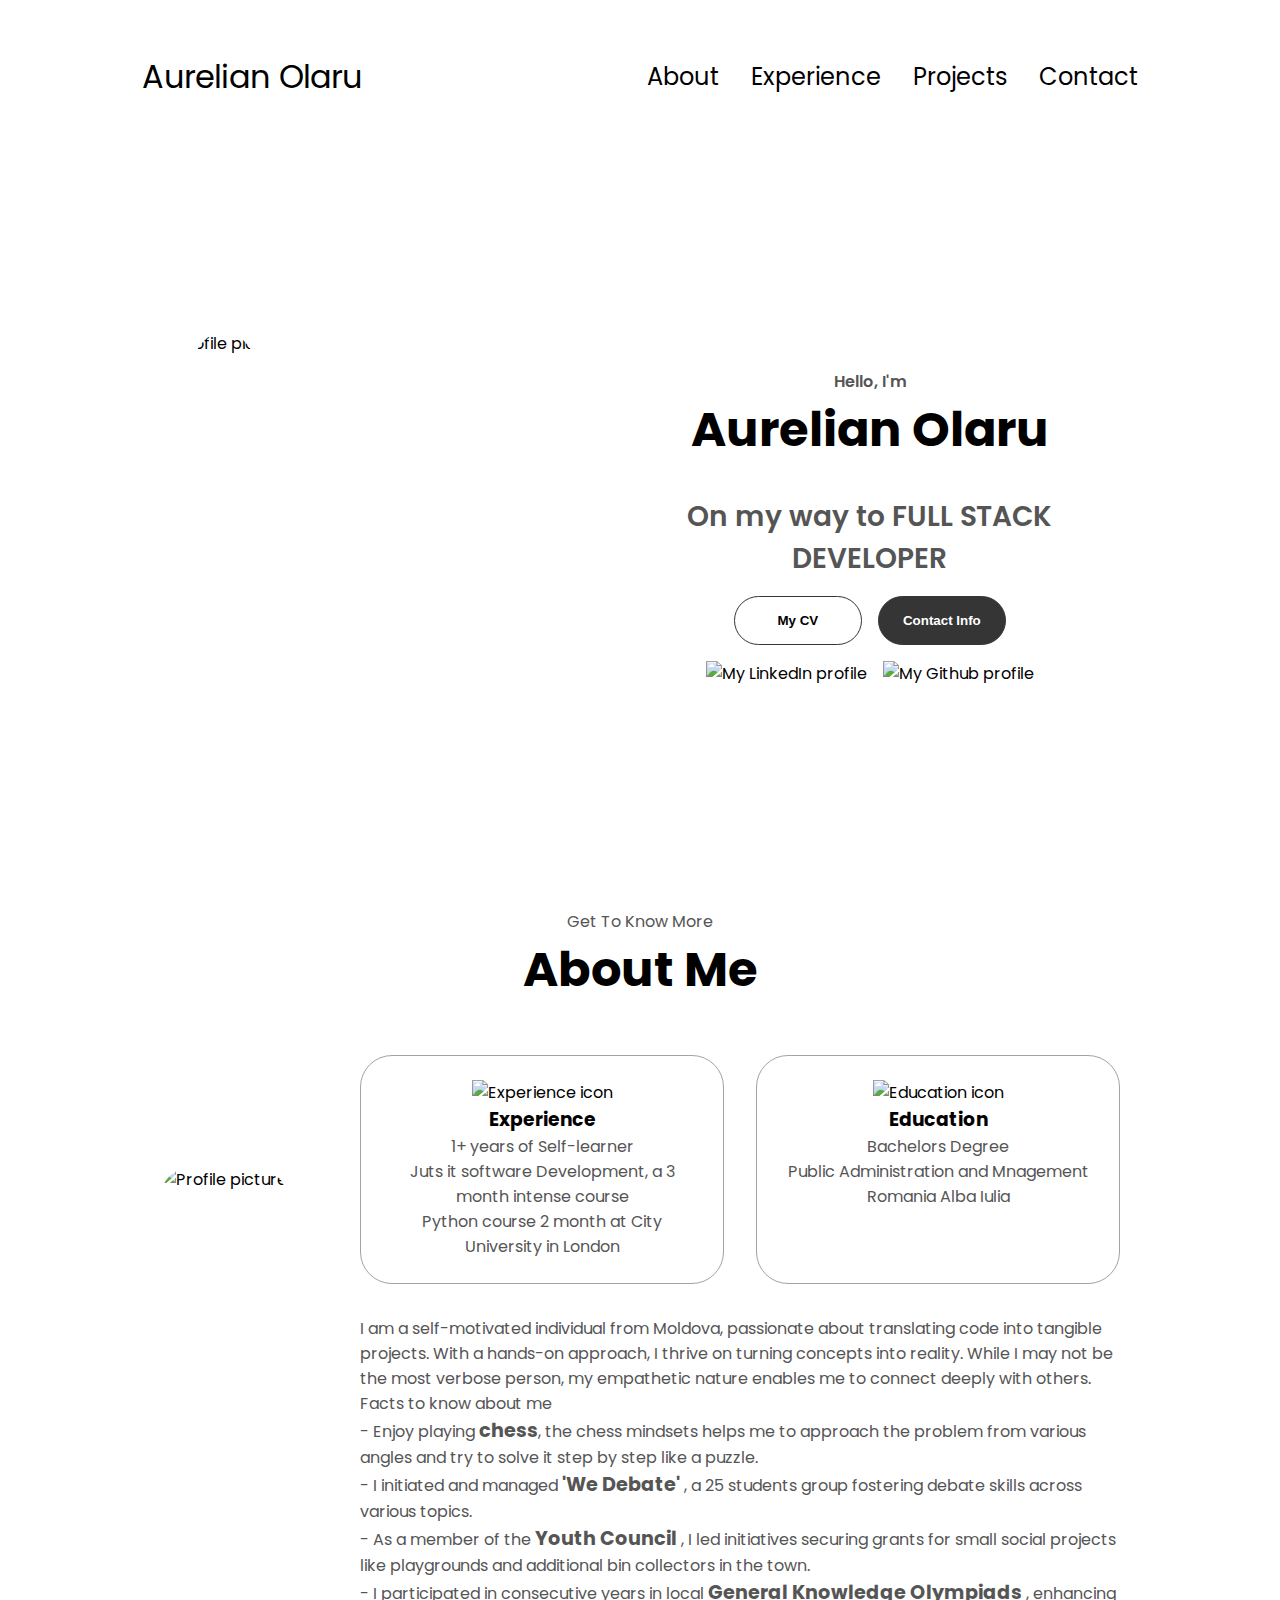
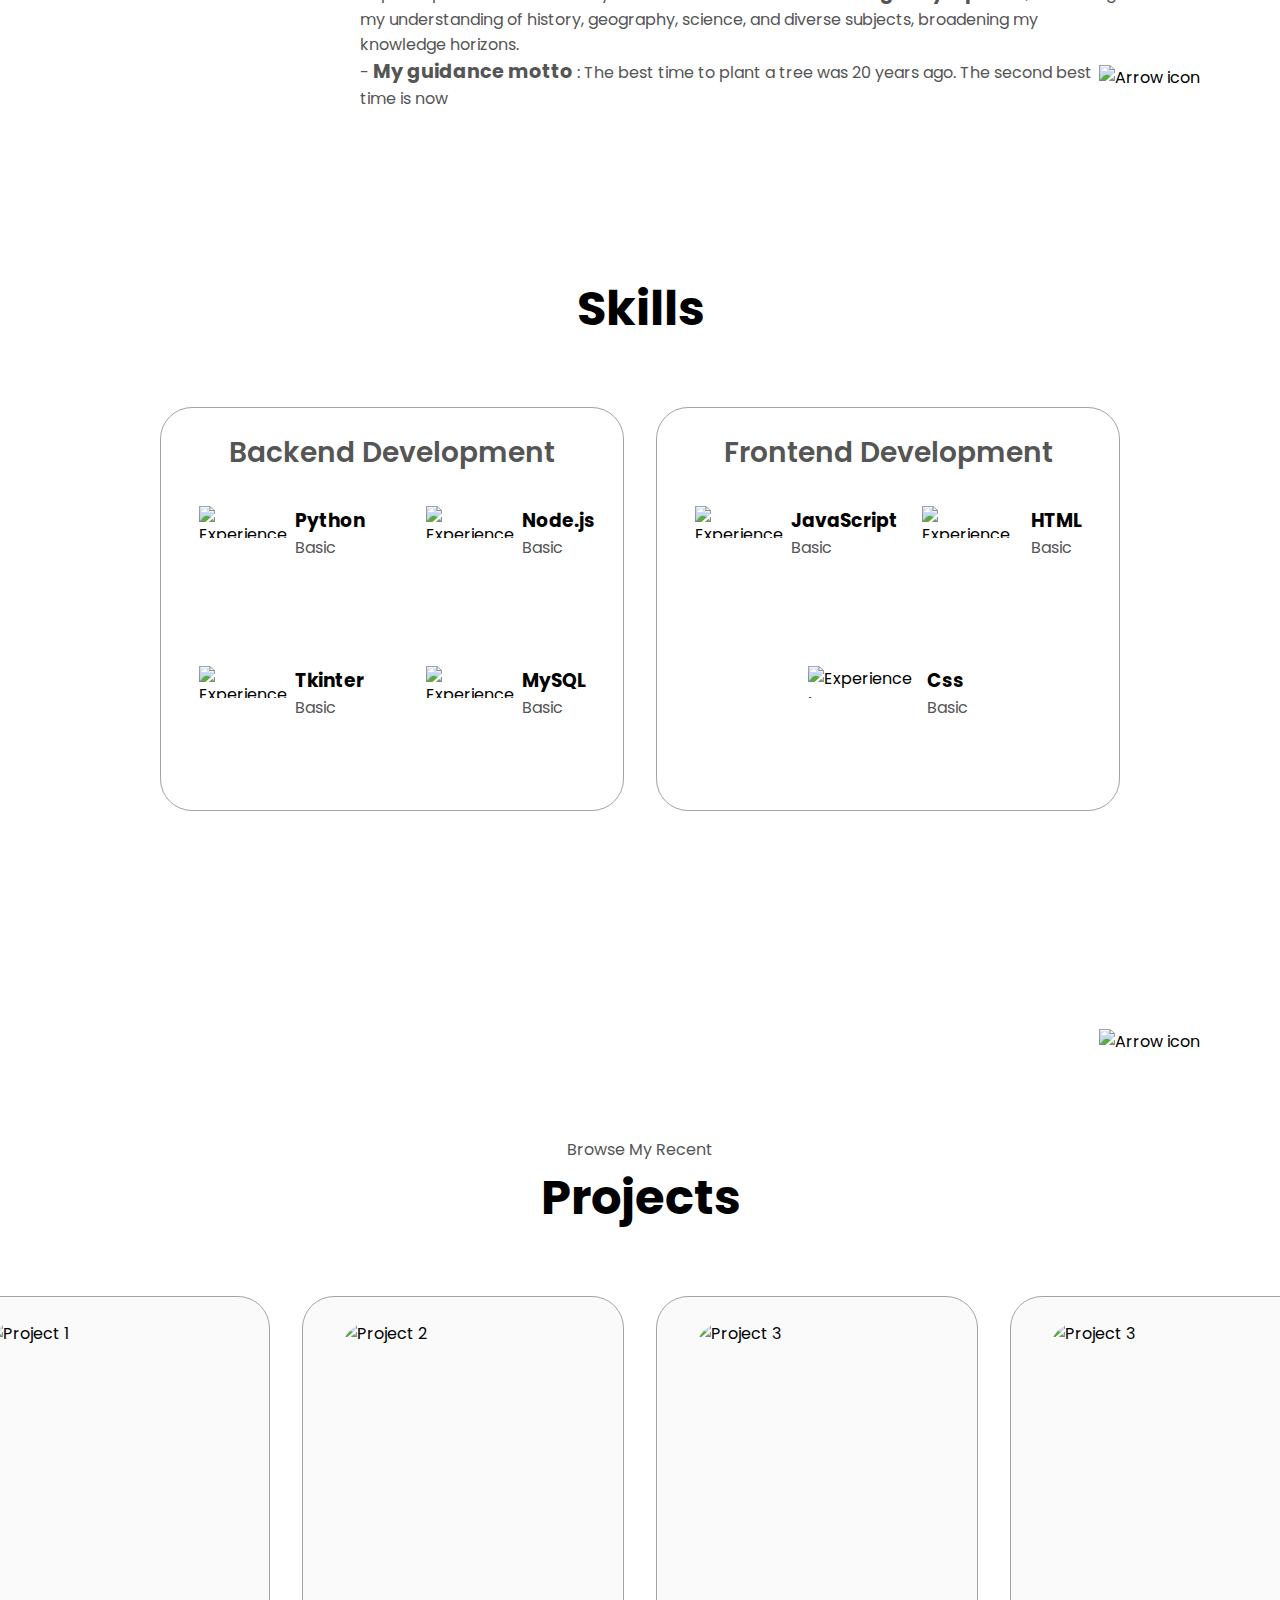
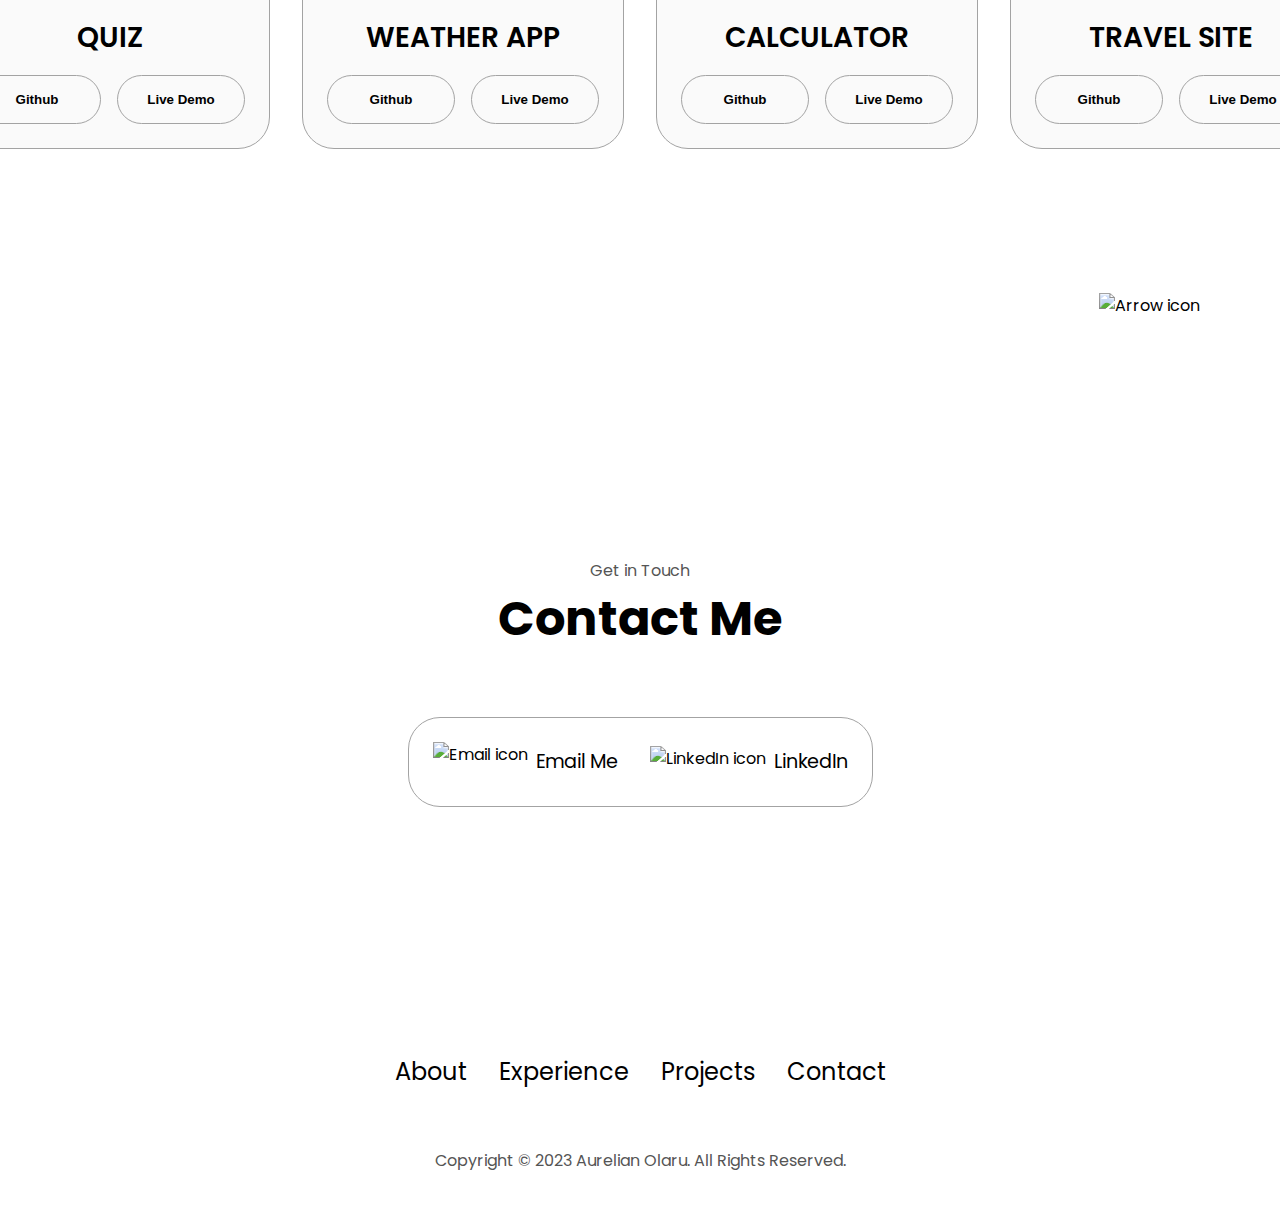
==== index.html @ b4a74004 "Add files via upload" ====
<!DOCTYPE html>
 <html lang="en">
   <head>
     <meta charset="UTF-8" />
     <meta http-equiv="X-UA-Compatible" content="IE=edge" />
     <meta name="viewport" content="width=device-width, initial-scale=1.0" />
     <title>My Portfolio</title>
     <!-- link html to css -->
     <link rel="stylesheet" href="style.css" />
     <link rel="stylesheet" href="mediaqueries.css" />
   </head>
   <body>
      <!-- navigation bar -->
     <nav id="desktop-nav">
         <!-- my name as a logo -->
       <div class="logo">Aurelian Olaru</div>
       <div>
        <!-- unordered list of navigations links in navbar -->
        <!-- links leed to each section of the page -->
         <ul class="nav-links">
           <li><a href="#about">About</a></li>
           <li><a href="#experience">Experience</a></li>
           <li><a href="#projects">Projects</a></li>
           <li><a href="#contact">Contact</a></li>
         </ul>
       </div>
     </nav>
     <!-- navigation bar for 1200,800,600px (hamburger navbar) -->
     <nav id="hamburger-nav">
       <div class="logo">Aurelian Olaru</div>
       <div class="hamburger-menu">
         <!-- hamburger menu icon -->
         <!-- event ,when onclik do toogleMenu() (javaScript function) -->
         <div class="hamburger-icon" onclick="toggleMenu()">
             <!-- the lines of hamburger menu -->
           <span></span>
           <span></span>
           <span></span>
         </div>
         <!-- links that will apear when we use function toggleMenu () function-->
         <div class="menu-links">
           <li><a href="#about" onclick="toggleMenu()">About</a></li>
           <li><a href="#experience" onclick="toggleMenu()">Experience</a></li>
           <li><a href="#projects" onclick="toggleMenu()">Projects</a></li>
           <li><a href="#contact" onclick="toggleMenu()">Contact</a></li>
         </div>
       </div>
     </nav>
     <!-- profile section -->
     <!-- my hero section -->
     <section id="profile">
       <div class="section__pic-container">
         <!-- my profile picture -->
         <img class="picture" src="assets/4.jpg" alt=" profile picture" />
       </div>
       
       <!-- class container of text near the photo profile -->
       <div class="section__text">
         <p class="section__text__p1">Hello, I'm</p>
         <h1 class="title">Aurelian Olaru</h1>
         <p class="section__text__p2">On my way to FULL STACK DEVELOPER</p>
         <div class="btn-container">
             <!-- button (download my cv) -->
           <button
            
             class="btn btn-color-2"
          
             onclick="window.open('cv.html')" 
           >
             My CV
           </button>
           <!-- button (link to contact section) -->
           <button class="btn btn-color-1" onclick="location.href='./#contact'">
             Contact Info
           </button>
         </div>
         <div id="socials-container">
             <!-- imagine linkedin icon -->
             <!-- link to my linkedin page -->
           <img
             src="./assets/linkedin.png"
             alt="My LinkedIn profile"
             class="icon"
             onclick="location.href='https://www.linkedin.com/in/aurelian-olaru-8292a9280/'"
           />
           <!-- image github icon
           link to my github page -->
           <img
             src="./assets/github.png"
             alt="My Github profile"
             class="icon"
             onclick="location.href='https://github.com/AURELIANN12'"
           />
         </div>
       </div>
     </section>
     <!-- about me section witch include my photo and some information -->
     <section id="about">
       <p class="section__text__p1">Get To Know More</p>
       <h1 class="title">About Me</h1>
       <div class="section-container">
         <!-- my second picture profile -->
         <div class="section__pic-container">
           <img
             src="assets/me2.jpeg"
             alt="Profile picture"
             class="about-pic"
           />
         </div>
         <div class="about-details-container">
           <div class="about-containers">
             <div class="details-container">
                 <!-- Experinece icon -->
               <img
                 src="./assets/experience.png"
                 alt="Experience icon"
                 class="icon"
               />
               <h3>Experience</h3>
               <!-- <p>2+ years <br />Frontend Development</p> -->
               <p>1+ years of Self-learner <br />Juts it software Development, a 3 month intense course <br /> Python course 2 month at City University in London</p>
             </div>
             <div class="details-container">
                 <!-- education icon -->
               <img
                 src="./assets/education.png"
                 alt="Education icon"
                 class="icon"
               />
               <h3>Education</h3>
               <p>Bachelors Degree<br />Public Administration and Mnagement<br />Romania Alba Iulia</p>
             </div>
           </div>
           <div class="text-container">
             <p>
              I am a self-motivated individual from Moldova, passionate about translating code into tangible 
              projects. With a hands-on approach, I thrive on turning concepts into reality. While I may not be the most
               verbose person, my empathetic nature enables me to connect deeply with others.<br />Facts to know about me<br />- Enjoy playing <span class="keyword">chess</span>, the chess mindsets 
               helps me to approach the problem from various angles and try to solve it step by step like a puzzle.<br />
              - I initiated and managed <span class="keyword">'We Debate'</span> , a 25 students group fostering debate skills across various topics.<br />
              - As a member of the <span class="keyword">Youth Council</span> , I led initiatives securing grants for small social projects like playgrounds and additional bin collectors in the town.<br />
               
- I participated in consecutive years in local <span class="keyword">General Knowledge Olympiads</span> , enhancing my understanding of history, geography, science, 
and diverse subjects, broadening my knowledge horizons.<br />
- <span class="keyword">My guidance motto </span>: The best time to plant a tree was 20 years ago. The second best time is now


             </p>
           </div>
         </div>
       </div>
       <!-- icon arrow, when clicked moves you to next section -->
       <img
         src="./assets/arrow.png"
         alt="Arrow icon"
         class="icon arrow"
         onclick="location.href='./#experience'"
       />
       <!-- New section, experience section -->
     </section>
     <section id="experience">
         <!-- <p class="section__text__p1">Explore My</p> -->
         <h1 class="title">Skills</h1>
         <div class="experience-details-container">
           <div class="about-containers">
             <div class="details-container">
               <h2 class="experience-sub-title">Backend Development</h2>
               <div class="article-container">
                 <article>
                     <!-- check mark icon -->
                   <img
                  
                     src="./assets/checkmark.png"
                     alt="Experience icon"
                     class="icon"
                   />
                   <div>
                     <!-- skils -->
                     <h3>Python</h3>
                     <p>Basic</p>
                   </div>
                 </article>
                 <article>
                     <!-- check mark icon -->
                   <img
                     src="./assets/checkmark.png"
                     alt="Experience icon"
                     class="icon"
                   />
                   <div> 
                     <!-- skils -->
                     <h3>Node.js</h3>
                     <p>Basic</p>
                   </div>
                 </article>
                 <article>
                     <!-- check mark  icon-->
                   <img
                     src="./assets/checkmark.png"
                     alt="Experience icon"
                     class="icon"
                   />
                   <div>
                     <!-- skils -->
                     <h3>Tkinter</h3>
                     <p>Basic</p>
                   </div>
                 </article>
                 <article>
                     <!-- check mark icon -->
                   <img
                     src="./assets/checkmark.png"
                     alt="Experience icon"
                     class="icon"
                   />
                   <div>
                     <!-- skils -->
                     <h3>MySQL</h3>
                     <p>Basic</p>
                   </div>
                 </article>
             
               </div>
             </div>
             <div class="details-container">
               <h2 class="experience-sub-title">Frontend Development</h2>
               <div class="article-container">
                 <article>
                     <!-- check mark icon -->
                   <img
                     src="./assets/checkmark.png"
                     alt="Experience icon"
                     class="icon"
                   />
                   <div>
                     <!-- skils -->
                     <h3>JavaScript</h3>
                     <p>Basic</p>
                   </div>
                 </article>
                 <article>
                     <!-- check mark icon -->
                   <img
                     src="./assets/checkmark.png"
                     alt="Experience icon"
                     class="icon"
                   />
                   <div>
                     <!-- skils -->
                     <h3>HTML</h3>
                     <p>Basic</p>
                   </div>
                 </article>
                 <article>
                     <!-- check mark icon -->
                   <img
                     src="./assets/checkmark.png"
                     alt="Experience icon"
                     class="icon"
                   />
                   <div>
                     <!-- skils -->
                     <h3>Css</h3>
                     <p>Basic</p>
                   </div>
                 </article>
                 
               </div>
             </div>
           </div>
         </div>
         <!-- arrow icon (link to next section on the page) -->
         <img
           src="./assets/arrow.png"
           alt="Arrow icon"
           class="icon arrow"
           onclick="location.href='./#projects'"
         />
       </section>
       <!-- Projects Section ,here i will atach my projects-->
       <section id="projects">
         <p class="section__text__p1">Browse My Recent</p>
         <h1 class="title">Projects</h1>
         <div class="experience-details-container">
           <div class="about-containers">
             <div class="details-container color-container">
               <div class="article-container">
                 <img
                   src="./assets/quiz.jpg"
                   alt="Project 1"
                   class="project-img"
                 />
               </div>
               <!-- project one ===================================-->
               <h2 class="experience-sub-title project-title">QUIZ</h2>
               <div class="btn-container">
                 <!-- link to the project on github -->
                 <button
                   class="btn btn-color-2 project-btn"
                   onclick="location.href='https://aureliann12.github.io/Autism-quiz.github.io/'"
                 >
                   Github
                 </button>
                 <button
                   class="btn btn-color-2 project-btn"
                   onclick="location.href='https://aureliann12.github.io/Autism-quiz.github.io/'"
                 >
                   Live Demo
                 </button>
               </div>
             </div>
             <div class="details-container color-container">
               <div class="article-container">
                 <img
                   src="assets/weatherapp.jpg"
                   alt="Project 2"
                   class="project-img"
                 />
               </div>
               <!-- project two ===================================-->
               <h2 class="experience-sub-title project-title">WEATHER APP</h2>
               <div class="btn-container">
               
                 <button
                   class="btn btn-color-2 project-btn"
                   onclick="location.href='https://aureliann12.github.io/weather-webpage/'"
                   >
                   Github
                    </button>
                    <button
                    class="btn btn-color-2 project-btn"
                    onclick="location.href='https://aureliann12.github.io/weather-webpage/'"
                   >
                   Live Demo
                   </button>
               </div>
               </div> 
               <!-- ======================================== -->
               <div class="details-container color-container">
                 <div class="article-container">
                   <img
                     src="./assets/calculator.jpg"
                     alt="Project 3"
                     class="project-img"
                   />
                 </div>
               
             <!-- ==================================== ======-->
             <h2 class="experience-sub-title project-title">CALCULATOR</h2>
             <div class="btn-container">
             
               <button
                 class="btn btn-color-2 project-btn"
                 onclick="location.href='https://aureliann12.github.io/weather-webpage/'"
                 >
                 Github
                  </button>
                  <button
                  class="btn btn-color-2 project-btn"
                  onclick="location.href='https://aureliann12.github.io/weather-webpage/'"
                 >
                 Live Demo
                 </button>
             </div>
             </div> 
             <!-- ======================================== -->
             <div class="details-container color-container">
               <div class="article-container">
                 <img
                   src="./assets/travelapp.jpg"
                   alt="Project 3"
                   class="project-img"
                 />
               </div>
               <!-- project three ====================================-->
               <h2 class="experience-sub-title project-title">TRAVEL SITE</h2>
               <div class="btn-container">
                 <!-- link to the project on github -->
                 <button
                   class="btn btn-color-2 project-btn"
                   onclick="location.href='https://github.com/AURELIANN12/TravelPage'"
                   
                 >
                   Github
                 </button>
                 <button
                   class="btn btn-color-2 project-btn"
                   onclick="location.href='https://aureliann12.github.io/TravelPage/'"
                 >
                   Live Demo
                 </button>
               </div>
             </div>
           </div>
         </div>
         <!-- again arrow (link to the next section on the page) -->
         <img
           src="./assets/arrow.png"
           alt="Arrow icon"
           class="icon arrow"
           onclick="location.href='./#contact'"
         />
       </section>
       <!-- contact section -->
       <section id="contact">
         <p class="section__text__p1">Get in Touch</p>
         <h1 class="title">Contact Me</h1>
         <div class="contact-info-upper-container">
           <div class="contact-info-container">
             <!-- email icon -->
             <img
               src="./assets/email.png"
               alt="Email icon"
               class="icon contact-icon email-icon"
             />
             <!-- link to email -->
             <!-- <p><a href="olaruaurelian9@gmail.com">My Email</a></p> -->
             <p><a href="mailto:olaruaurelian9@gmail.com">Email Me</a></p>
 
           </div>
           <div class="contact-info-container">
             <!-- linkedin icon -->
             <img
               src="./assets/linkedin.png"
               alt="LinkedIn icon"
               class="icon contact-icon"
             />
             <!-- link to linkedin -->
             <p><a href="https://www.linkedin.com/in/aurelian-olaru-8292a9280/">LinkedIn</a></p>
           </div>
         </div>
       </section>
       <footer>
         <!-- another navigation bar at the end of the page -->
         <nav>
           <div class="nav-links-container">
             <ul class="nav-links">
                 <!-- (i need to add top of the page here) -->
               <li><a href="#about">About</a></li>
               <li><a href="#experience">Experience</a></li>
               <li><a href="#projects">Projects</a></li>
               <li><a href="#contact">Contact</a></li>
             </ul>
           </div>
         </nav>
         <!-- Fancy oficial look -->
         <!-- &#169 is the code for copyright symbol -->
         <p>Copyright &#169; 2023 Aurelian Olaru. All Rights Reserved.</p>
       </footer>
       <!-- link to my JavaScript file -->
       <script src="script.js"></script>
     </body>
   </html>
---- style.css ----
/* import font Poppins from google */
@import url('https://fonts.googleapis.com/css2?family=Poppins:ital,wght@0,100;0,200;0,300;0,400;0,500;0,600;0,700;0,800;0,900;1,100;1,200;1,300;1,400;1,500;1,600;1,700;1,800;1,900&display=swap');
/* target the whole page */
/* remove padding and margins on the page */
*{
    padding: 0;
    margin: 0;
}
/* targeting html body */
body{
    font-family: 
         "Poppins", sans-serif;
        
      ;
}
/* scrool from nav links to page section smooth */
html{
    scroll-behavior: smooth;
}
p{
    color: rgb(85, 85,85);
}
a,
.btn{
    transition: all 300ms ease;
}
/* targeting navigation bar and navigation links */
nav, .nav-links{
    display: flex;
}
/* targeting navigation bar */
nav{
    justify-content: space-around;
    align-items: center;
    height: 17vh;
}
/* targeting navigation links */
.nav-links{
    gap: 2rem;
    /* remove bulet points */
    list-style: none;
    font-size: 1.5rem;
}
/* targeting navigation links text */
a{
    color: black;
    text-decoration: none;
    text-decoration-color: white;
}
/* targeting the links when we hover over them */
a:hover{
    color: gray;
    /* add underline text */
    text-decoration: underline;
    /* add space between underline and links text */
    text-underline-offset: 1rem;
    text-decoration-color: rgb(181,181,181);
}
/* targeting logo */
.logo{
    font-size: 2rem;

}
/* targeting logo when we hover over it */
.logo:hover{
    /* change pointer cursor to default  */
    cursor: default;
}
/* targeting hamburger navigation bar */
#hamburger-nav{
/* when we are in desktop page it will not apear */
display: none;
}

.hamburger-menu{
    position: relative;
    display: inline-block;
}
/* targeting hamburger icon  */
.hamburger-icon{
display: flex;
flex-direction: column;
justify-content: space-between;
height: 24px;
width: 30px;
/* do cursor pointer when hover over hamburger nav icon */
cursor: pointer;
}
/* targeting the hamburger icon(lines) */
.hamburger-icon span {
    width: 100%;
    height: 2px;
    background-color: black;
    /* colsing and opening the hamburger menu smooth in 0.3 sec */
    transition: all 0.3 ease-in-out;
}
/* targeting the links when open the hamburger nav.bar. */
.menu-links{
    position: absolute;
    top: 100%;
    right: 0;
    background-color: white;
    width: fit-content;
    max-height: 0;
    overflow: hidden;
    transition: all 0.3 ease-in-out;

}
/* targeting the text of hamburger nav.bar text elements */
.menu-links a{
    display: block;
    padding: 10px;
    text-align: center;
    font-size: 1.5rem;
    color: black;
    text-decoration: none;
    transition: all 0.3 ease-in-out;
}
/* targeting menu links list */
.menu-links li{
    list-style: none;
}
/* targeting menu links when JS function aplied */
.menu-links.open{
max-height: 300px;
}
/* tageting first line of hamburgher icon  */
.hamburger-icon.open span:first-child{
    /* when icon clicked */
    /* change the position of the line from orizontal to 45 degree  */
    transform: rotate(45deg) translate(10px,5px);
}
/* targeting the middle line of hamburgher menu icon  */
.hamburger-icon.open span:nth-child(2){
/* when icon cliked
middle line will disapear */
    opacity: 0;
}
/* targeting third or last line of hamburgher menu icon */
.hamburger-icon.open span:last-child{
    /* when icon clicked */
    /* change the position from orizonatal to - 45 degree */
    /* will form an x icon with first line of the icon */
    transform: rotate(-45deg) translate(10px,-5px);
 }
/* targeting again all 3 lines of hamburger menu icon  */
/* the lines will stay in default position when not clicked */
.hamburger-icon span:first-child{
    transform: none;
}
.hamburger-icon span:first-child{
   opacity: 1;
}
.hamburger-icon span:first-child{
    transform: none;
}
/* sections styling */
/* targeting all sections */
section{
    padding-top: 4vh;
    height: 96vh;
    margin: 0 10rem;
    /* making sure things not overlaing each ather */
    box-sizing: border-box;
    min-height: fit-content;
}

.section-container{
    display: flex;
}
/* profile section */
/* targeting profile section */
#profile{
    display: flex;
    justify-content: center;
    gap: 5rem;
    height: 80vh;
    
}
/* targeting profile picture */
.section__pic-container{
    display: flex;
    height: 400px;
    width: 400px;
    margin: auto 0;
    border-radius: 50%;
}

.picture{
  border-radius: 50%;
}

/* tageting text sections */
.section__text{
    align-self: center;
    text-align: center;
}

.section__text p{
    font-weight: 600;
}

.section__text__p1{
text-align: center;
}
.section__text__p2{
    font-size: 1.75rem;
    margin-bottom: 1rem;
}

.title{
    font-size: 3rem;
    text-align: center;
}
/* tageting social container  */
#socials-container{
    display: flex;
    justify-content: center;
    margin-top: 1rem;
    gap: 1rem;
}
/* targeting icons */
.icon{
    cursor: pointer;
    height: 2rem;
}

/* targeting buttons container */
.btn-container {
    display: flex;
    justify-content: center;
    gap: 1rem;
  }
  
  .btn {
    font-weight: 600;
    transition: all 300ms ease;
    padding: 1rem;
    width: 8rem;
    border-radius: 2rem;
  }
  /* targeting both buttons */
  .btn-color-1,
  .btn-color-2 {
    border: rgb(53, 53, 53) 0.1rem solid;
  }
  /* targeting both butons when hover over */
  .btn-color-1:hover,
  .btn-color-2:hover {
    /* do the cursor pointer when hover over */
    cursor: pointer;
  }
  /* adding background color to button 1 and do the text white 
  when button 2 hovered */
  .btn-color-1,
  .btn-color-2:hover {
    background: rgb(53, 53, 53);
    color: white;
  }
  /* button 1 when hover over */
  .btn-color-1:hover {
    background: rgb(0, 0, 0);
  }
  
  .btn-color-2 {
    background: none;
  }
  
  .btn-color-2:hover {
    border: rgb(255, 255, 255) 0.1rem solid;
  }
  /* add gap of 1 rem to buttons */
  .btn-container {
    gap: 1rem;
  }
  /* targeting about section */
  #about{
position: relative;
  }
  /* targeting about containers */
  .about-containers{
    gap: 2rem;
    margin-bottom: 2rem;
    margin-top: 2rem;
  }
  .about-details-container{
    justify-content: center;
    flex-direction: column;
  }
  /* targeting about containers along with .about-details-container */
  .about-containers, .about-details-container{
    display: flex;
    
  }
  /* targeting second profile picture */
  .about-pic{
    border-radius: 2rem;
  }
  /* targheting the arrow link to next section */
  .arrow{
    position: absolute;
    right: -5rem;
    bottom: 2.5rem;
  }
  .details-container {
    padding: 1.5rem;
    flex: 1;
    background: white;
    border-radius: 2rem;
    /* add border */
    border: rgb(53, 53, 53) 0.1rem solid;
    border-color: rgb(163, 163, 163);
    text-align: center;
  }
  
  .section-container {
    gap: 4rem;
    height: 80%;
  }
  
  .section__pic-container {
    height: 400px;
    width: 400px;
    margin: auto 0;
  }
  
  /* targeting EXPERIENCE SECTION */
  
  #experience {
    position: relative;
    margin-top: 100px;
  }

 /* targeting title of  experience boxes or containers */
  .experience-sub-title {
    color: rgb(85, 85, 85);
    font-weight: 600;
    font-size: 1.75rem;
    margin-bottom: 2rem;
    
  }
  /* targeting the containers */
  /* .experience-details-container {
    display: flex;
    justify-content: center;
    flex-direction: column;
    
    
  } */

   .experience-details-container {
    display: flex;
    justify-content: center;
    align-items: center; 
    flex-direction: column;
    
} 


  
  .article-container {
    
    display: flex;
    text-align: initial;
    /* width: 280px; */
    height: 280px;
    
    
    
    /* when you change the size of the page the text will wrap to fit nice */
    flex-wrap: wrap;
    flex-direction: row;
    gap: 2.5rem;
    justify-content: space-around;
    
  }
  /* targeting the articles inside the experience containers */
  article {
    display: flex;
    width: 10rem;
    justify-content: space-around;
    gap: 0.5rem;
  }
  /* targeting icons inside of experience container */
  article .icon {
    cursor: default;
  }
  
  /* PROJECTS SECTION */
  /* targeting all projects  */
  #projects {
    position: relative;
  }
  /* chnaging the color of all the project containers */
  .color-container {
    border-color: rgb(163, 163, 163);
    background: rgb(250, 250, 250);
  }
  /* targeting the project images */
  .project-img {
    border-radius: 2rem;
    width: 90%;
    height: 90%;
  }
  /* targeting the title of all the projects */
  .project-title {
    margin: 1rem;
    color: black;
  }
  /* targeting the buttons inside the projects containers */
  .project-btn {
    color: black;
    border-color: rgb(163, 163, 163);
  }
  
  /* CONTACT section */
  /* targeting the contact section  */
  #contact {
    display: flex;
    justify-content: center;
    flex-direction: column;
    height: 70vh;
  }
  /* styling the text inside the contact section */
  .contact-info-upper-container {
    display: flex;
    justify-content: center;
    border-radius: 2rem;
    border: rgb(53, 53, 53) 0.1rem solid;
    border-color: rgb(163, 163, 163);
    background: (250, 250, 250);
    margin: 2rem auto;
    padding: 0.5rem;
  }
  /* styling the text inside the contact section */
  .contact-info-container {
    display: flex;
    align-items: center;
    justify-content: center;
    gap: 0.5rem;
    margin: 1rem;
  }
  /* styling the text inside the contact section */
  .contact-info-container p {
    font-size: larger;
  }
  /* targeting the contact icon  */
  .contact-icon {
    /* we don't want the user to click on the icon ,
    thats why we set the cursor form pointer to default ; */
    cursor: default;
  }
  /* targeting the email icon  */
  .email-icon {
    height: 2.5rem;
  }
  
  /*targeting FOOTER SECTION */
  
  footer {
    height: 26vh; 
    margin: 0 1rem;
  }
  /* align the "copy right text" */
  footer p {
    text-align: center;}
    


.keyword{
  font-size: larger;
  font-weight: bold;
}
.title{
  margin-bottom: 30px;
}
---- mediaqueries.css ----
/* when screen is lower than 1200px the desktop navigation will disapear  */
@media screen and (max-width: 1200px){
    #desktop-nav{
        display: none;
    }
    #hamburger-nav{
        display: flex;
    }
}

@media screen and (max-width: 1200px) {
    #desktop-nav {
      display: none;
    }
    #hamburger-nav {
      display: flex;
    }
    #experience,
    .experience-details-container {
      margin-top: 2rem;
    }
    #profile,
    .section-container {
      display: block;
    }
    /* make the arrow diapear when screen is less than 1200px */
    .arrow {
      display: none;
    }
    /* targeting all sections and section-container */
    section,
    .section-container {
      height: fit-content;
    }
    section {
      margin: 0 5%;
    }
    /* styling the profile picture to fit nice on the 1200 px display */
    .section__pic-container {
      width: 275px;
      height: 275px;
      margin: 0 auto 2rem;
    }
    .about-containers {
      margin-top: 0;
    }
  }
  
  @media screen and (max-width: 600px) {
    #contact,
    footer {
      height: 40vh;
    }
    #profile {
      height: 83vh;
      margin-bottom: 0;
    }
    article {
      font-size: 1rem;
    }
    footer nav {
      height: fit-content;
      margin-bottom: 2rem;
    }
    .about-containers,
    .contact-info-upper-container,
    .btn-container {
      flex-wrap: wrap;
    }
    .contact-info-container {
      margin: 0;
    }
    .contact-info-container p,
    .nav-links li a {
      font-size: 1rem;
    }
    .experience-sub-title {
      font-size: 1.25rem;
    }
    .logo {
      font-size: 1.5rem;
    }
    .nav-links {
      flex-direction: column;
      gap: 0.5rem;
      text-align: center;
    }
    .section__pic-container {
      width: auto;
      height: 46vw;
      justify-content: center;
    }
    .section__text__p2 {
      font-size: 1.25rem;
    }
    .title {
      font-size: 2rem;
    }
    .text-container {
      text-align: justify;
    }
  }
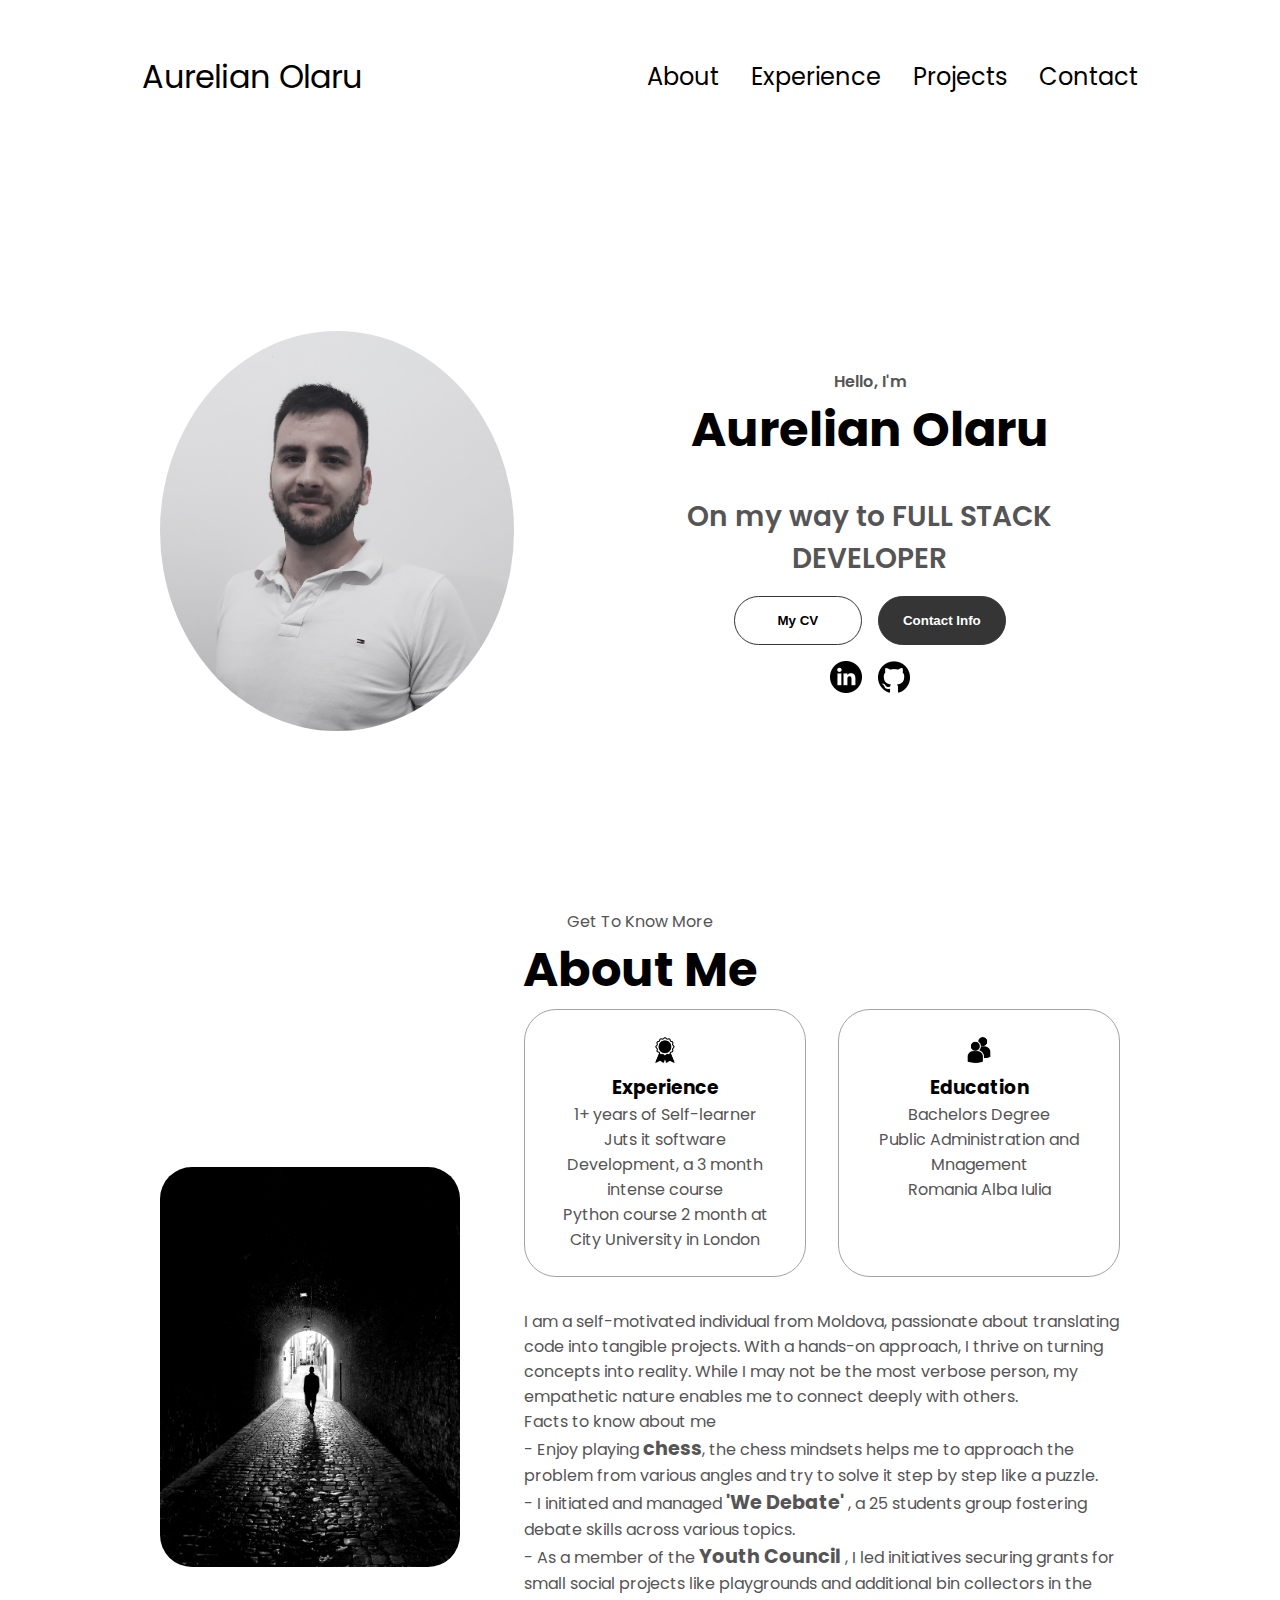
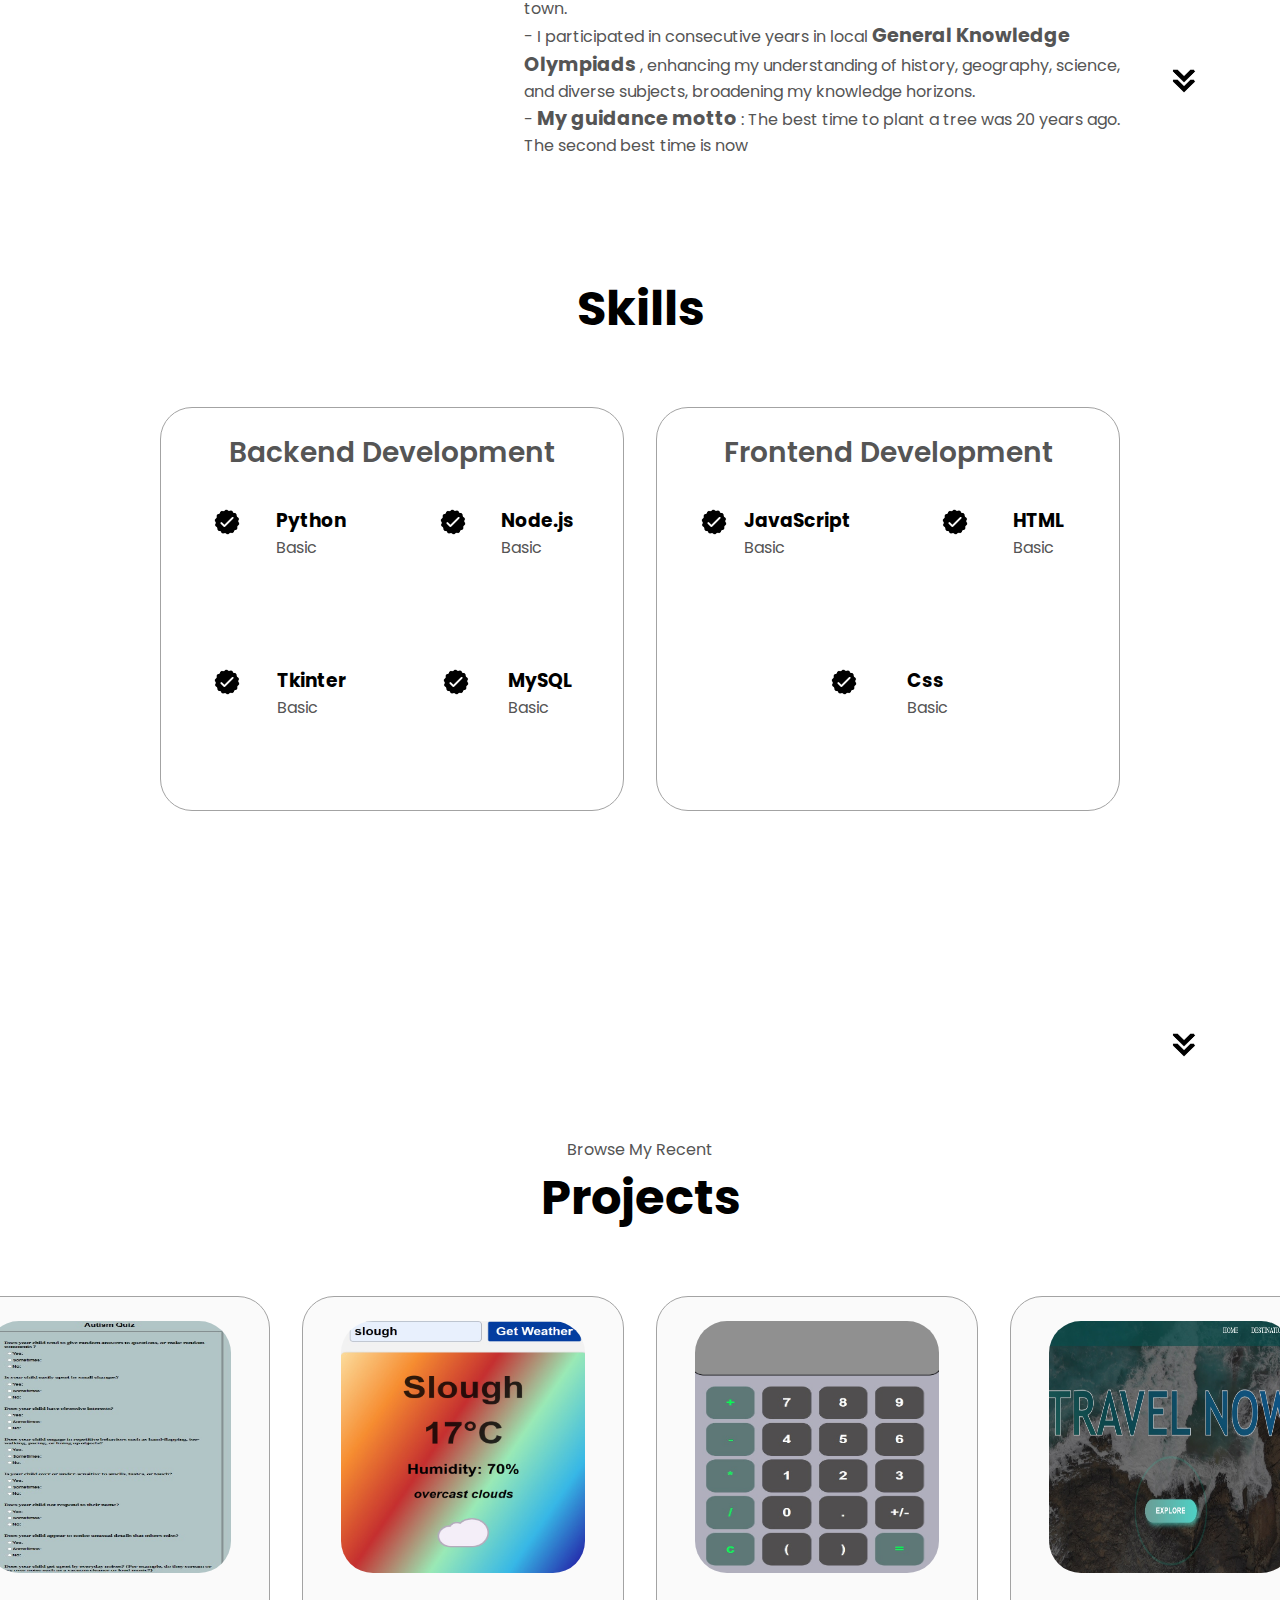
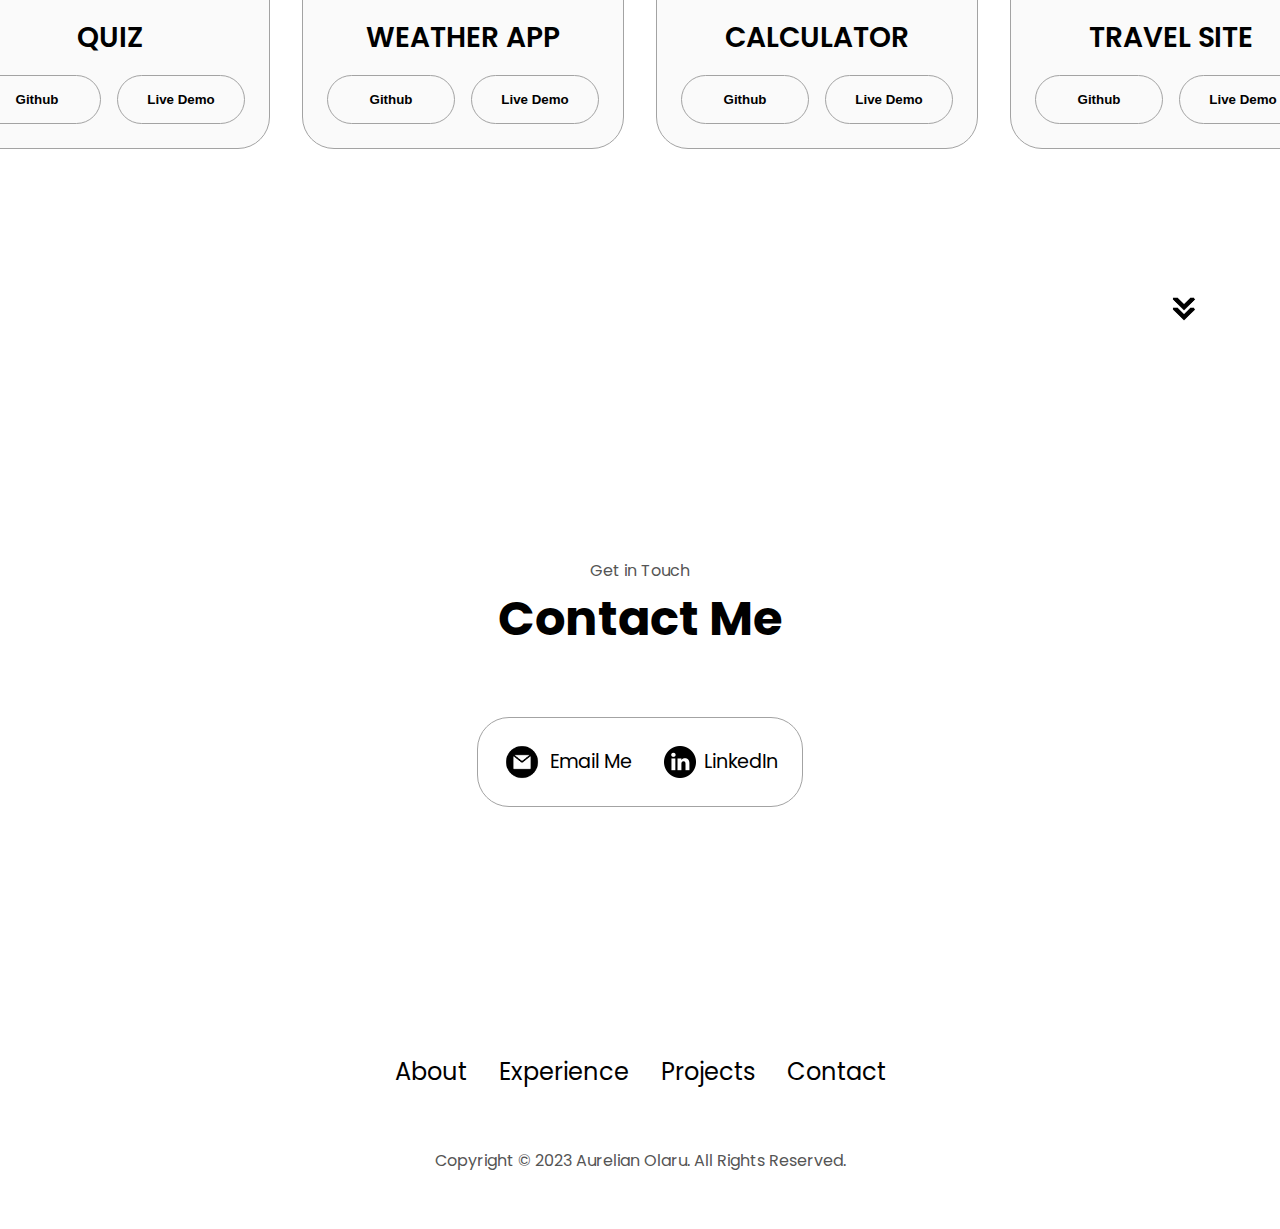
==== commit 827c6be2: "Update index.html" ====
--- a/index.html
+++ b/index.html
@@ -352,13 +352,13 @@
              
                <button
                  class="btn btn-color-2 project-btn"
-                 onclick="location.href='https://aureliann12.github.io/weather-webpage/'"
+                 onclick="location.href='https://aureliann12.github.io/calculator/'"
                  >
                  Github
                   </button>
                   <button
                   class="btn btn-color-2 project-btn"
-                  onclick="location.href='https://aureliann12.github.io/weather-webpage/'"
+                  onclick="location.href='https://github.com/AURELIANN12/calculator'"
                  >
                  Live Demo
                  </button>
@@ -451,4 +451,4 @@
        <!-- link to my JavaScript file -->
        <script src="script.js"></script>
      </body>
-   </html>+   </html>
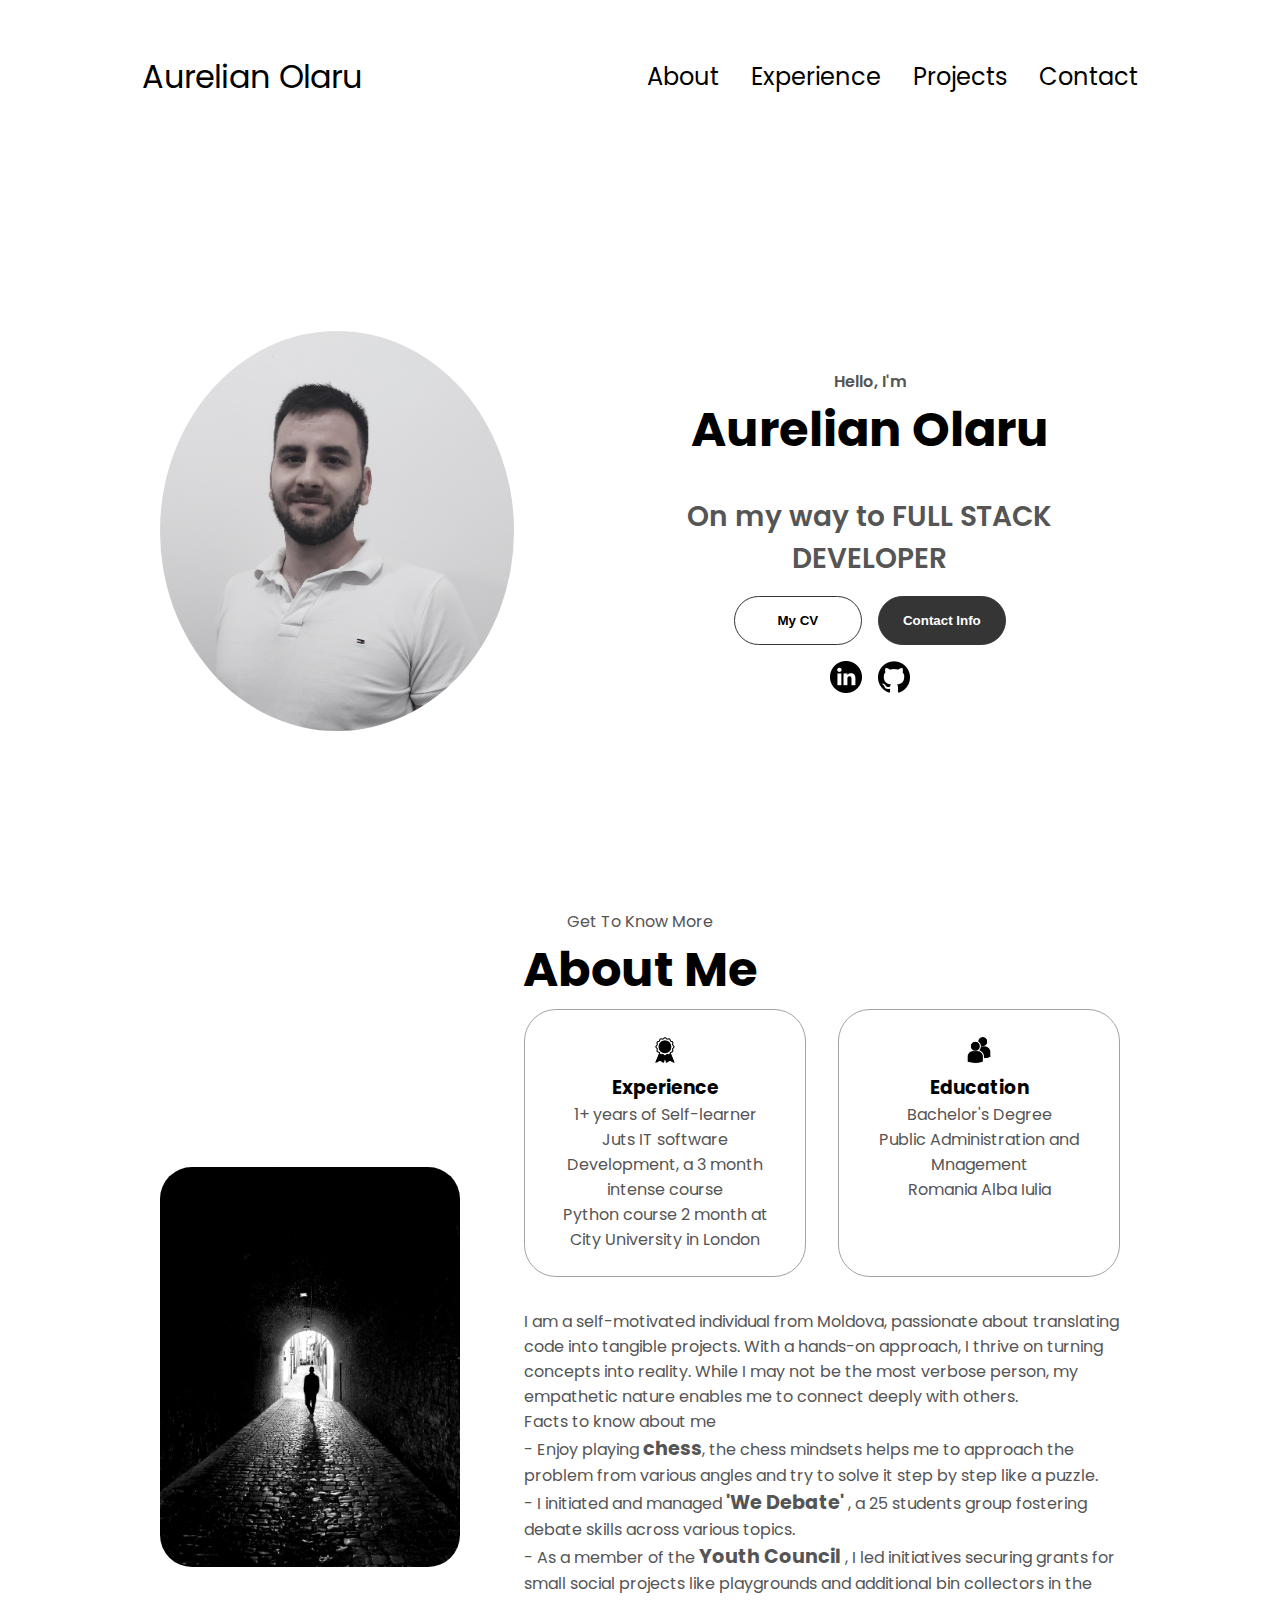
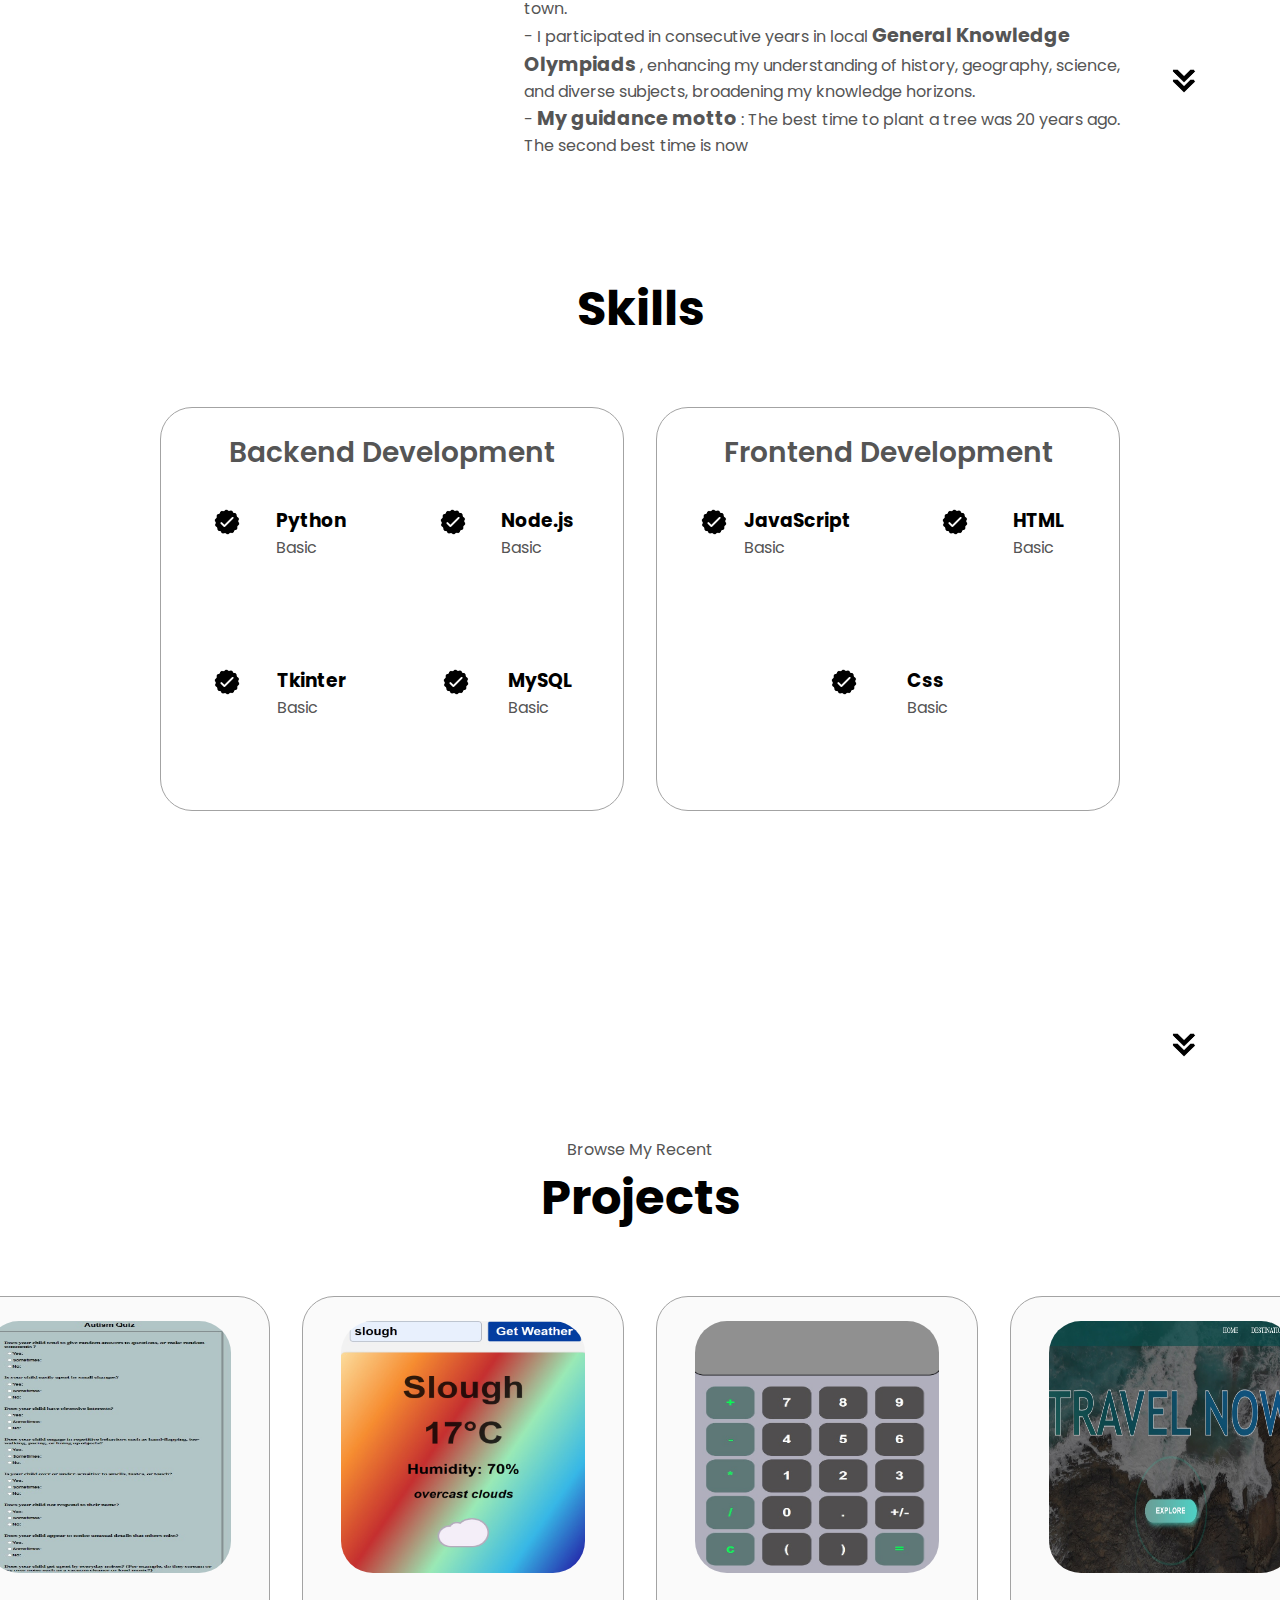
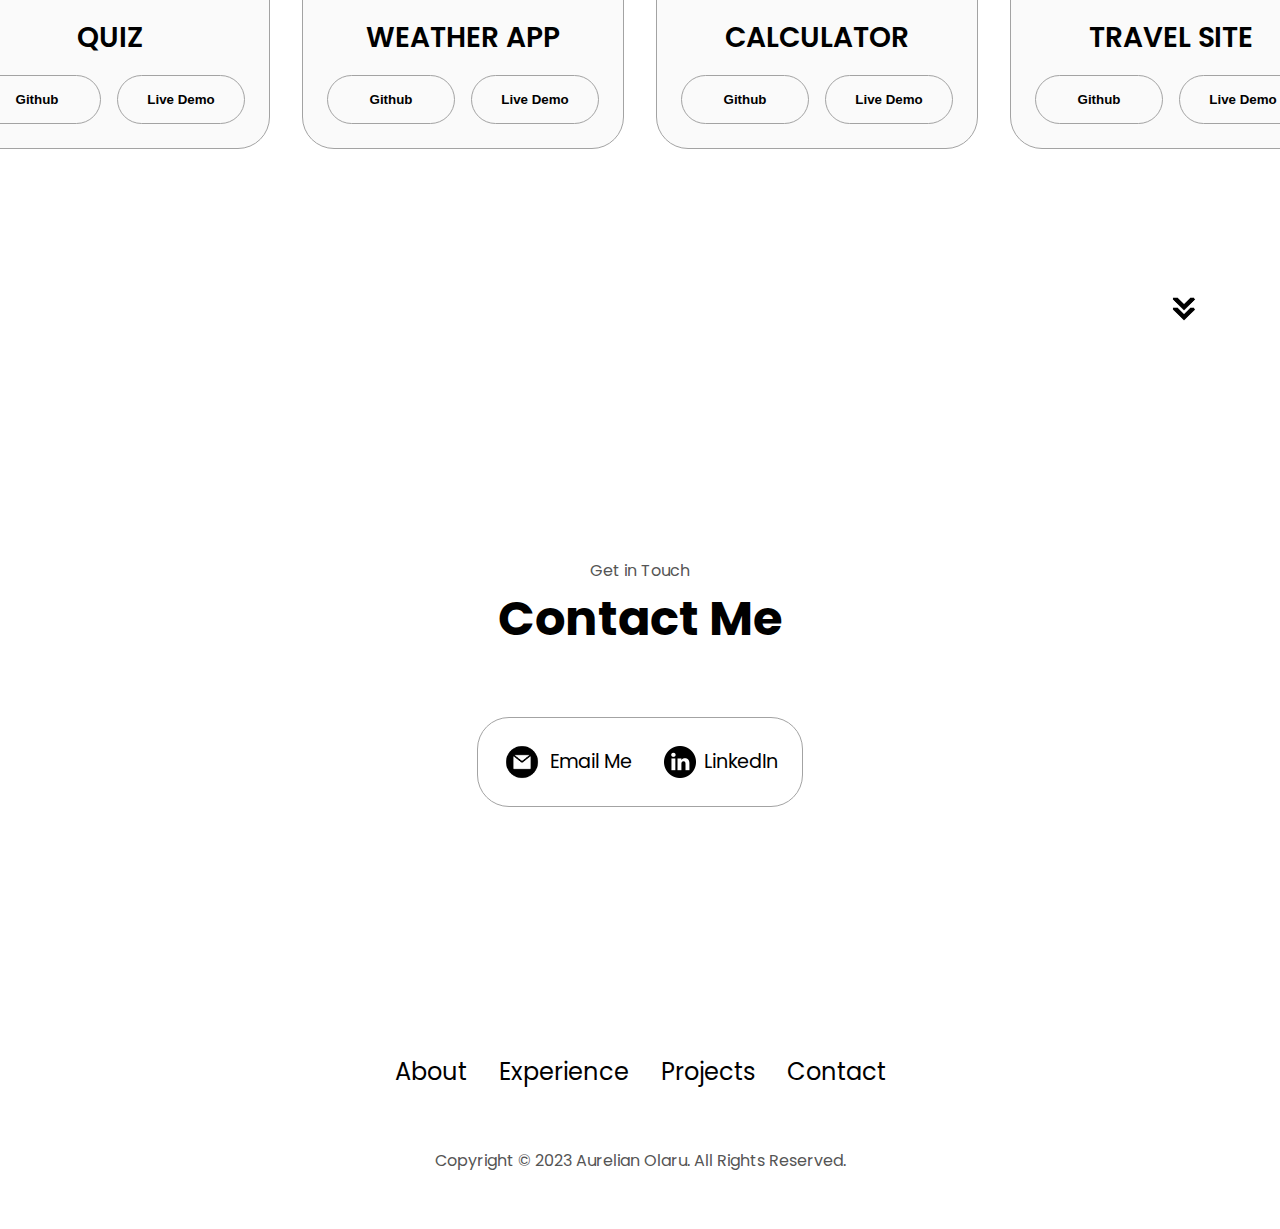
==== commit 073aa5dc: "Update index.html" ====
--- a/index.html
+++ b/index.html
@@ -119,7 +119,7 @@
                />
                <h3>Experience</h3>
                <!-- <p>2+ years <br />Frontend Development</p> -->
-               <p>1+ years of Self-learner <br />Juts it software Development, a 3 month intense course <br /> Python course 2 month at City University in London</p>
+               <p>1+ years of Self-learner <br />Juts IT software Development, a 3 month intense course <br /> Python course 2 month at City University in London</p>
              </div>
              <div class="details-container">
                  <!-- education icon -->
@@ -129,7 +129,7 @@
                  class="icon"
                />
                <h3>Education</h3>
-               <p>Bachelors Degree<br />Public Administration and Mnagement<br />Romania Alba Iulia</p>
+               <p>Bachelor's Degree<br />Public Administration and Mnagement<br />Romania Alba Iulia</p>
              </div>
            </div>
            <div class="text-container">
@@ -352,13 +352,14 @@
              
                <button
                  class="btn btn-color-2 project-btn"
-                 onclick="location.href='https://aureliann12.github.io/calculator/'"
+                 onclick="location.href='https://github.com/AURELIANN12/calculator'"
                  >
                  Github
                   </button>
                   <button
                   class="btn btn-color-2 project-btn"
-                  onclick="location.href='https://github.com/AURELIANN12/calculator'"
+                  onclick="location.href='https://aureliann12.github.io/calculator/'"
+                
                  >
                  Live Demo
                  </button>
